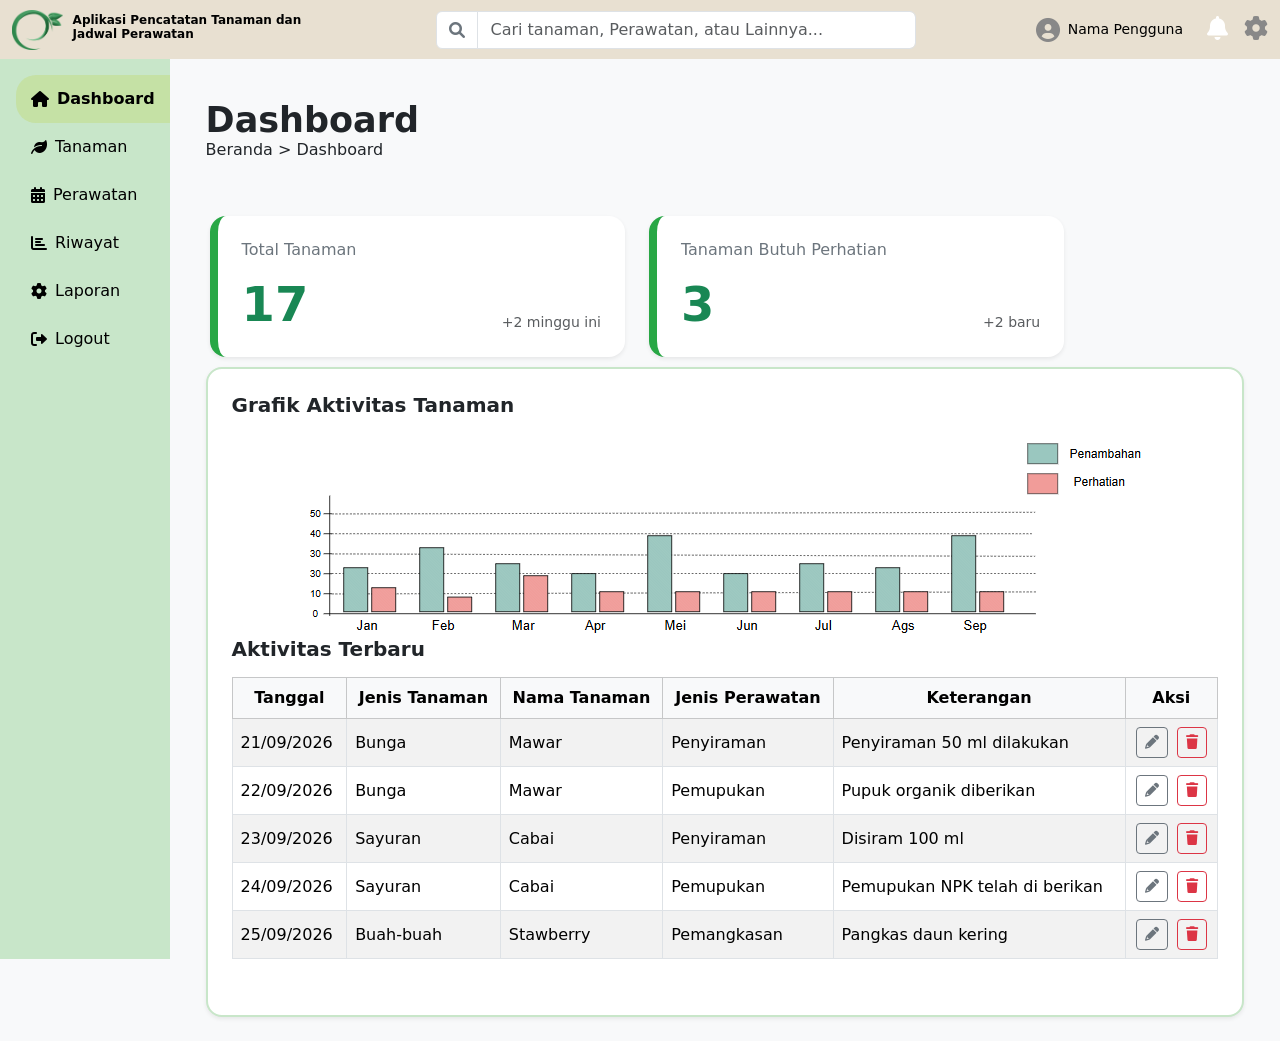
==== dashboard.html @ 1918ecef "Menambahkan halaman dashboard, grafik, dan tabel aktivitas tanaman" ====
<!DOCTYPE html>
<html lang="en">

<head>
    <meta charset="UTF-8">
    <meta name="viewport" content="width=device-width, initial-scale=1.0">
    <title>Dasboard</title>
    <link href="https://cdn.jsdelivr.net/npm/bootstrap@5.3.3/dist/css/bootstrap.min.css" rel="stylesheet">
    <link rel="stylesheet" href="https://cdnjs.cloudflare.com/ajax/libs/font-awesome/6.0.0/css/all.min.css">
    <style>
        body {
            background-color: #f8f9fa;
        }

        .navbar {
            background: #E8E0D1;
        }

        .logo img {
            height: 40px;
            vertical-align: middle;
            margin-right: 10px;
        }

        .sidebar {
            height: 100vh;
            background-color: #C8E6C9;
        }

        .sidebar .nav-link.active {
            background-color: #c5e1a5 !important;
            color: #000 !important;
            font-weight: bold;
            margin-right: -1rem;
            width: calc(100% + 1rem);
        }

        .sidebar .nav-link {
            display: flex;
            align-items: center;
            padding: 12px 15px;
            width: 100%;
            border-top-left-radius: 20px;
            border-bottom-left-radius: 20px;
        }

        .sid ebar a:hover {
            background: linear-gradient(to right, #ff8c00, #ffa500);
            text-decoration: none;
            padding: 10px;
        }

        .card {
            margin-top: 10px;
        }

        .footer {
            background-color: #007bff;
            color: white;
            padding: 20px;
            text-align: center;
        }
    </style>
</head>

<body>
    <nav class="navbar navbar-expand-lg navbar-light">
        <div class="container-fluid">
            <div class="logo">
                <img src="logo.png" alt="Logo">
            </div>
            <a class="navbar-brand text-black" href="#">
                <b style="max-width: 250px; display: inline-block; line-height: 1.2; font-size: 12px;">Aplikasi
                    Pencatatan Tanaman dan
                    <br> Jadwal Perawatan</b></a>
            <button class="navbar-toggler" type="button" data-bs-toggle="collapse" data-bs-target="#navbarNav"
                aria-controls="navbarNav" aria-expanded="false" aria-label="Toggle navigation">
                <span class="navbar-toggler-icon"></span>
            </button>
            <div class="input-group mx-auto" style="width: 480px; margin-left: auto;">
                <span class="input-group-text bg-white border-none">
                    <i class="fas fa-search text-secondary" style=" color: #888;"></i>
                </span>
                <input type="text" class="form-control" placeholder="Cari tanaman, Perawatan, atau Lainnya...">
            </div>
            <div class="d-flex align-items-center gap-3">
                <div class="d-flex align-items-center">
                    <a class="fas fa-user-circle me-1 text-decoration-none" href="#"
                        style="font-size: 1.5rem; color: #888;"></a>
                    <p class="ms-1 me-2" style="margin: 0; font-size: 14px; color: black;">Nama Pengguna</p>
                </div>
                <div class="icon-bell">
                    <a class="fas fa-bell text-decoration-none" href="#" style="font-size: 1.5rem; color: white;"></a>
                </div>
                <div class="icon-pengaturan">
                    <a class="fas fa-cog text-decoration-none" href="#" style="font-size: 1.5rem; color: #888;"></a>
                </div>
            </div>
        </div>
    </nav>
    <div class="d-flex min-vh-100">
        <div class="sidebar p-3">
            <ul class="nav flex-column">
                <li class="nav-item">
                    <a class="nav-link text-black active" href="#"><i class="fas fa-home me-2"></i>Dashboard</a>
                </li>
                <li class="nav-item">
                    <a class="nav-link text-black" href="#"><i class="fas fa-leaf me-2"></i>Tanaman</a>
                </li>
                <li class="nav-item">
                    <a class="nav-link text-black" href="#"><i class="fas fa-calendar-alt me-2"></i>
                        Perawatan</a>
                </li>
                <li class="nav-item">
                    <a class="nav-link text-black" href="#"><i class="fas fa-chart-bar me-2"></i>Riwayat</a>
                </li>
                <li class="nav-item">
                    <a class="nav-link text-black" href="#"><i class="fas fa-cog me-2"></i>Laporan</a>
                </li>
                <li class="nav-item">
                    <a class="nav-link text-black" href="#"><i class="fas fa-sign-out-alt me-2"></i>Logout</a>
                </li>
            </ul>
        </div>
        <div class="content p-4 d-flex flex-column" style="flex: 1;">
            <div class="container pt-3">
                <h1 style="font-size: 35px;"><b>Dashboard</b></h1>
                <p style="line-height: 1px;">Beranda > Dashboard</p>
            </div>
            <div class="container px-3">
                <div class="row g-4 mt-3">
                    <a class="col-md-5 text-decoration-none" href="#">
                        <div class="card p-4 shadow-sm border-0 rounded-4"
                            style="border-left: 8px solid #28a745 !important;">
                            <h5 class="text-secondary fs-6">Total Tanaman</h5>
                            <div class="d-flex justify-content-between align-items-end mt-2">
                                <h1 class="fw-bold text-success display-5 mb-0">17</h1>
                                <span class="text-muted small">+2 minggu ini</span>
                            </div>
                        </div>
                    </a>
                    <a class="col-md-5 text-decoration-none" href="#">
                        <div class="card p-4 shadow-sm border-0 rounded-4"
                            style="border-left: 8px solid #28a745 !important;">
                            <h5 class="text-secondary fs-6">Tanaman Butuh Perhatian</h5>
                            <div class="d-flex justify-content-between align-items-end mt-2">
                                <h1 class="fw-bold text-success display-5 mb-0">3</h1>
                                <span class="text-muted small">+2 baru</span>
                            </div>
                        </div>
                    </a>
                </div>
            </div>
            <div class="container-fluid">
                <div class="card p-4 shadow-sm rounded-4"
                    style="border: 2px solid #c8e6c9 !important; background-color: #ffffff;">
                    <h5 class="fw-bold">Grafik Aktivitas Tanaman</h5>
                    <div class="text-center">
                        <img src="grafik.png" alt="Grafik Aktivitas Tanaman" class="img-fluid mt-3"
                            style="max-width: 100%; height: auto;">
                    </div>
                    <div class="table">
                        <h5 class="fw-bold">Aktivitas Terbaru</h5>
                        <div class="table-responsive mt-3">
                            <table class="table table-striped table-bordered align-middle">
                                <thead class="table-light text-center">
                                    <tr>
                                        <th scope="col">Tanggal</th>
                                        <th scope="col">Jenis Tanaman</th>
                                        <th scope="col">Nama Tanaman</th>
                                        <th scope="col">Jenis Perawatan</th>
                                        <th scope="col">Keterangan</th>
                                        <th scope="col">Aksi</th>
                                    </tr>
                                </thead>
                                <tbody>
                                    <tr>
                                        <td>21/09/2026</td>
                                        <td>Bunga</td>
                                        <td>Mawar</td>
                                        <td>Penyiraman</td>
                                        <td>Penyiraman 50 ml dilakukan</td>
                                        <td class="text-center">
                                            <a href="#" class="btn btn-sm btn-outline-secondary me-1" title="Edit"><i
                                                    class="fa-solid fa-pencil"></i></a>
                                            <a href="#" class="btn btn-sm btn-outline-danger" title="Hapus"><i
                                                    class="fa-solid fa-trash"></i></a>
                                        </td>
                                    </tr>
                                    <tr>
                                        <td>22/09/2026</td>
                                        <td>Bunga</td>
                                        <td>Mawar</td>
                                        <td>Pemupukan</td>
                                        <td>Pupuk organik diberikan</td>
                                        <td class="text-center">
                                            <a href="#" class="btn btn-sm btn-outline-secondary me-1" title="Edit"><i
                                                    class="fa-solid fa-pencil"></i></a>
                                            <a href="#" class="btn btn-sm btn-outline-danger" title="Hapus"><i
                                                    class="fa-solid fa-trash"></i></a>
                                        </td>
                                    </tr>
                                    <tr>
                                        <td>23/09/2026</td>
                                        <td>Sayuran</td>
                                        <td>Cabai</td>
                                        <td>Penyiraman</td>
                                        <td>Disiram 100 ml</td>
                                        <td class="text-center">
                                            <a href="#" class="btn btn-sm btn-outline-secondary me-1" title="Edit"><i
                                                    class="fa-solid fa-pencil"></i></a>
                                            <a href="#" class="btn btn-sm btn-outline-danger" title="Hapus"><i
                                                    class="fa-solid fa-trash"></i></a>
                                        </td>
                                    </tr>
                                    <tr>
                                        <td>24/09/2026</td>
                                        <td>Sayuran</td>
                                        <td>Cabai</td>
                                        <td>Pemupukan</td>
                                        <td>Pemupukan NPK telah di berikan</td>
                                        <td class="text-center">
                                            <a href="#" class="btn btn-sm btn-outline-secondary me-1" title="Edit"><i
                                                    class="fa-solid fa-pencil"></i></a>
                                            <a href="#" class="btn btn-sm btn-outline-danger" title="Hapus"><i
                                                    class="fa-solid fa-trash"></i></a>
                                        </td>
                                    </tr>
                                    <tr>
                                        <td>25/09/2026</td>
                                        <td>Buah-buah</td>
                                        <td>Stawberry</td>
                                        <td>Pemangkasan</td>
                                        <td>Pangkas daun kering</td>
                                        <td class="text-center">
                                            <a href="#" class="btn btn-sm btn-outline-secondary me-1" title="Edit"><i
                                                    class="fa-solid fa-pencil"></i></a>
                                            <a href="#" class="btn btn-sm btn-outline-danger" title="Hapus"><i
                                                    class="fa-solid fa-trash"></i></a>
                                        </td>
                                    </tr>

                                </tbody>
                            </table>
                        </div>
                    </div>
                </div>
            </div>
        </div>
    </div>
    </div>
    <script src="https://cdn.jsdelivr.net/npm/bootstrap@5.3.3/dist/js/bootstrap.bundle.min.js"></script>
</body>

</html>
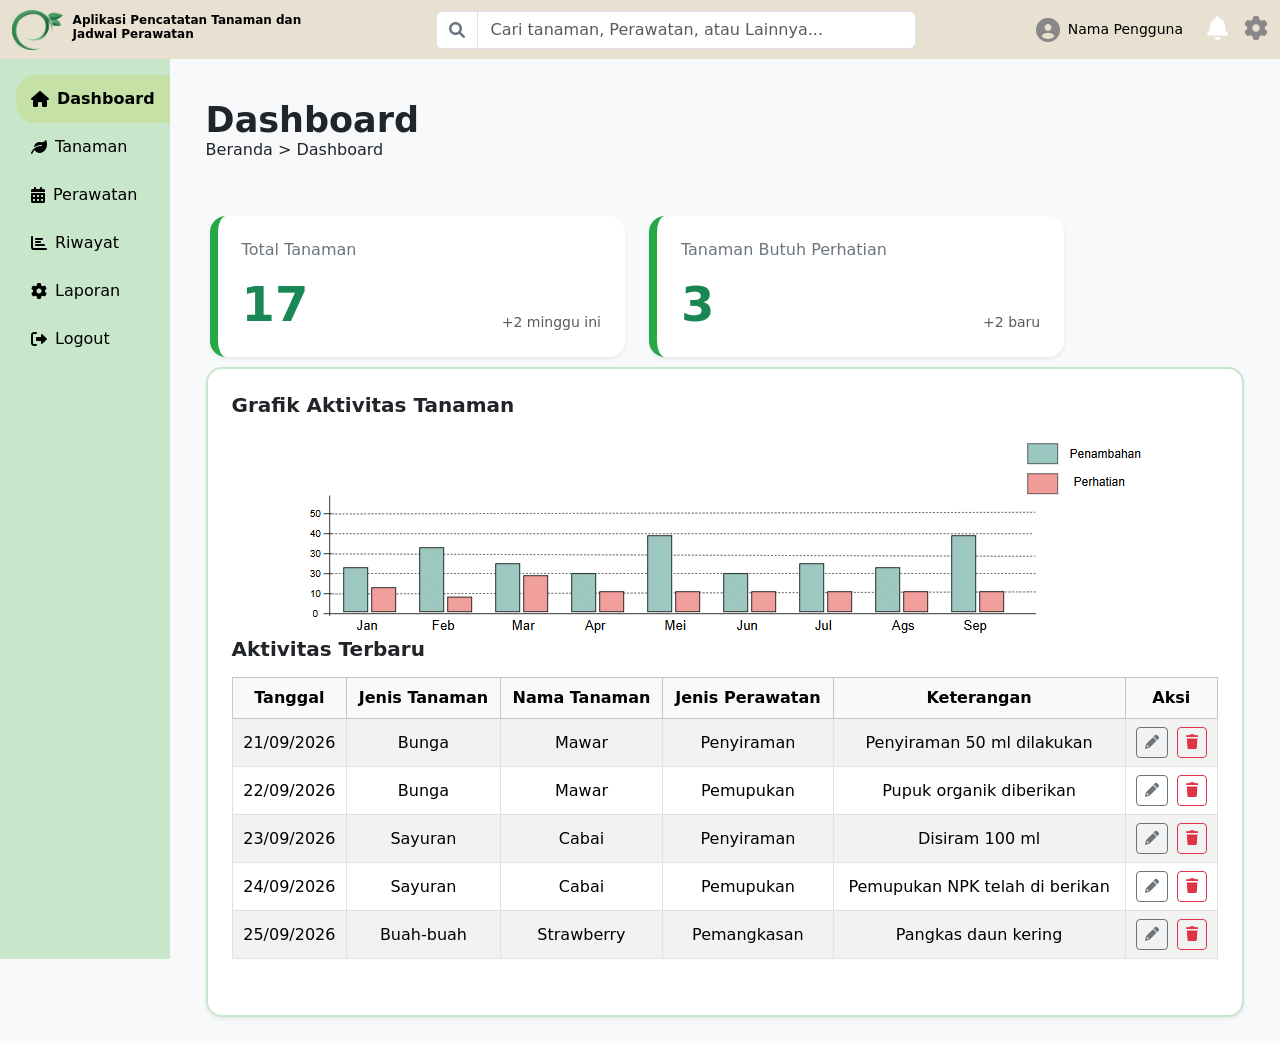
==== commit 61261416: "Membuat halaman riwayat.html dan tanaman.html, serta memperbaiki link navigasi pada sidebar di semua" ====
--- a/dashboard.html
+++ b/dashboard.html
@@ -52,13 +52,6 @@
 
         .card {
             margin-top: 10px;
-        }
-
-        .footer {
-            background-color: #007bff;
-            color: white;
-            padding: 20px;
-            text-align: center;
         }
     </style>
 </head>
@@ -105,17 +98,17 @@
                     <a class="nav-link text-black active" href="#"><i class="fas fa-home me-2"></i>Dashboard</a>
                 </li>
                 <li class="nav-item">
-                    <a class="nav-link text-black" href="#"><i class="fas fa-leaf me-2"></i>Tanaman</a>
-                </li>
-                <li class="nav-item">
-                    <a class="nav-link text-black" href="#"><i class="fas fa-calendar-alt me-2"></i>
+                    <a class="nav-link text-black" href="tanaman.html"><i class="fas fa-leaf me-2"></i>Tanaman</a>
+                </li>
+                <li class="nav-item">
+                    <a class="nav-link text-black" href="perawatan.html"><i class="fas fa-calendar-alt me-2"></i>
                         Perawatan</a>
                 </li>
                 <li class="nav-item">
-                    <a class="nav-link text-black" href="#"><i class="fas fa-chart-bar me-2"></i>Riwayat</a>
-                </li>
-                <li class="nav-item">
-                    <a class="nav-link text-black" href="#"><i class="fas fa-cog me-2"></i>Laporan</a>
+                    <a class="nav-link text-black" href="riwayat.html"><i class="fas fa-chart-bar me-2"></i>Riwayat</a>
+                </li>
+                <li class="nav-item">
+                    <a class="nav-link text-black" href="laporan.html"><i class="fas fa-cog me-2"></i>Laporan</a>
                 </li>
                 <li class="nav-item">
                     <a class="nav-link text-black" href="#"><i class="fas fa-sign-out-alt me-2"></i>Logout</a>
@@ -173,7 +166,7 @@
                                         <th scope="col">Aksi</th>
                                     </tr>
                                 </thead>
-                                <tbody>
+                                <tbody class="text-center">
                                     <tr>
                                         <td>21/09/2026</td>
                                         <td>Bunga</td>
@@ -229,7 +222,7 @@
                                     <tr>
                                         <td>25/09/2026</td>
                                         <td>Buah-buah</td>
-                                        <td>Stawberry</td>
+                                        <td>Strawberry</td>
                                         <td>Pemangkasan</td>
                                         <td>Pangkas daun kering</td>
                                         <td class="text-center">
@@ -239,7 +232,6 @@
                                                     class="fa-solid fa-trash"></i></a>
                                         </td>
                                     </tr>
-
                                 </tbody>
                             </table>
                         </div>
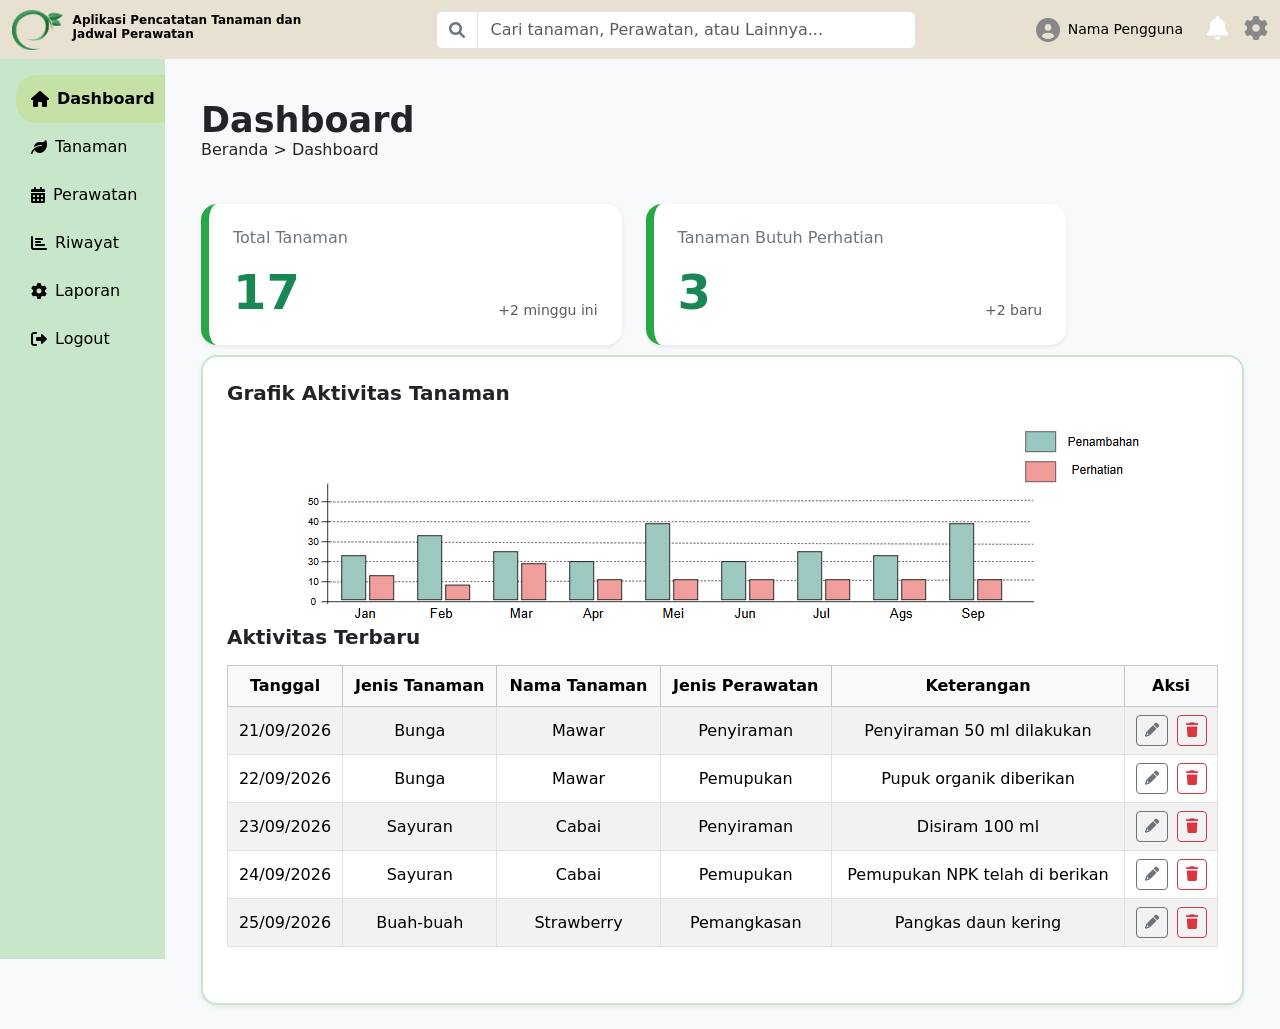
==== commit 1933879b: "style: memperbaiki navigasi halaman registrasi serta sidebar dashboard dan riwayat" ====
--- a/dashboard.html
+++ b/dashboard.html
@@ -23,8 +23,13 @@
         }
 
         .sidebar {
+            width: 165px;
+            background-color: #C8E6C9;
+            position: sticky;
+            top: 0;
             height: 100vh;
-            background-color: #C8E6C9;
+            overflow-y: auto;
+            flex-shrink: 0;
         }
 
         .sidebar .nav-link.active {
@@ -42,12 +47,6 @@
             width: 100%;
             border-top-left-radius: 20px;
             border-bottom-left-radius: 20px;
-        }
-
-        .sid ebar a:hover {
-            background: linear-gradient(to right, #ff8c00, #ffa500);
-            text-decoration: none;
-            padding: 10px;
         }
 
         .card {
@@ -95,7 +94,8 @@
         <div class="sidebar p-3">
             <ul class="nav flex-column">
                 <li class="nav-item">
-                    <a class="nav-link text-black active" href="#"><i class="fas fa-home me-2"></i>Dashboard</a>
+                    <a class="nav-link text-black active" href="dashboard.html"><i
+                            class="fas fa-home me-2"></i>Dashboard</a>
                 </li>
                 <li class="nav-item">
                     <a class="nav-link text-black" href="tanaman.html"><i class="fas fa-leaf me-2"></i>Tanaman</a>
@@ -120,8 +120,9 @@
                 <h1 style="font-size: 35px;"><b>Dashboard</b></h1>
                 <p style="line-height: 1px;">Beranda > Dashboard</p>
             </div>
-            <div class="container px-3">
-                <div class="row g-4 mt-3">
+
+            <div class="container">
+                <div class=" row g-4 mt-1">
                     <a class="col-md-5 text-decoration-none" href="#">
                         <div class="card p-4 shadow-sm border-0 rounded-4"
                             style="border-left: 8px solid #28a745 !important;">
